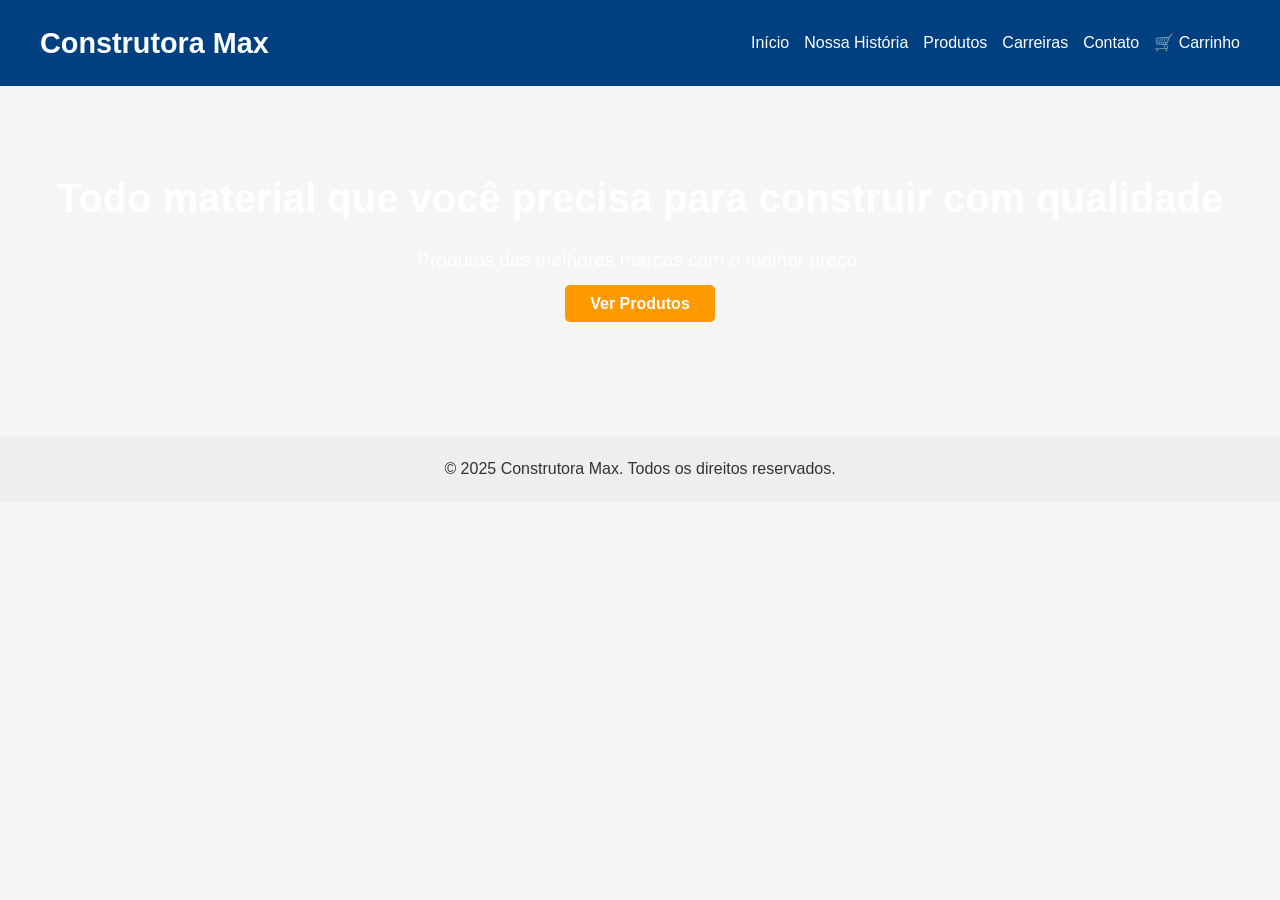
==== CasaMateriaisDeConstrucao/index.html @ a2701e28 "add arquivo" ====
<!DOCTYPE html>
<html lang="pt-BR">
<head>
  <meta charset="UTF-8" />
  <meta name="viewport" content="width=device-width, initial-scale=1.0"/>
  <title>Construtora Max - Sua loja de materiais de construção</title>
  <link rel="stylesheet" href="style.css"/>
  <script src="script.js" defer></script>
</head>
<body>
  <header>
    <div class="logo">Construtora Max</div>
    <nav>
      <ul>
        <li><a href="index.html">Início</a></li>
        <li><a href="nossa-historia.html">Nossa História</a></li>
        <li><a href="produtos.html">Produtos</a></li>
        <li><a href="carreiras.html">Carreiras</a></li>
        <li><a href="contato.html">Contato</a></li>
        <li><a href="carrinho.html">🛒 Carrinho</a></li>
      </ul>
    </nav>
  </header>

  <section class="banner">
    <h1>Todo material que você precisa para construir com qualidade</h1>
    <p>Produtos das melhores marcas com o melhor preço.</p>
    <a href="produtos.html" class="btn">Ver Produtos</a>
  </section>

  <footer>
    <p>&copy; 2025 Construtora Max. Todos os direitos reservados.</p>
  </footer>
</body>
</html>
---- CasaMateriaisDeConstrucao/style.css ----
/* Reset e base */
* {
  margin: 0;
  padding: 0;
  box-sizing: border-box;
}
body {
  font-family: 'Segoe UI', sans-serif;
  background-color: #f5f5f5;
  color: #333;
  line-height: 1.6;
}

/* Cabeçalho */
header {
  background-color: #004080;
  color: white;
  padding: 20px 40px;
  display: flex;
  justify-content: space-between;
  align-items: center;
}
header .logo {
  font-size: 1.8rem;
  font-weight: bold;
}
header nav ul {
  list-style: none;
  display: flex;
  gap: 15px;
}
header nav ul li a {
  color: white;
  text-decoration: none;
  font-weight: 500;
}
header nav ul li a:hover {
  text-decoration: underline;
}

/* Banner */
.banner {
  background: url('https://source.unsplash.com/1600x400/?construction,materials') no-repeat center center;
  background-size: cover;
  color: white;
  text-align: center;
  padding: 80px 20px;
}
.banner h1 {
  font-size: 2.5rem;
}
.banner p {
  font-size: 1.2rem;
  margin: 15px 0;
}
.btn {
  background-color: #ff9900;
  color: white;
  padding: 10px 25px;
  text-decoration: none;
  font-weight: bold;
  border-radius: 5px;
}
.btn:hover {
  background-color: #e68a00;
}

/* Seções padrão */
main, .container {
  padding: 30px 40px;
}
h2 {
  margin-bottom: 15px;
  font-size: 1.8rem;
}

/* Produtos */
.produto {
  border: 1px solid #ddd;
  border-radius: 8px;
  padding: 15px;
  background: white;
  width: 250px;
  margin: 10px;
  text-align: center;
}
.produto h3 {
  font-size: 1.2rem;
}
.produto p {
  margin: 10px 0;
}
.produtos-grid {
  display: flex;
  flex-wrap: wrap;
  gap: 20px;
}

/* Carrinho */
.carrinho-item {
  border-bottom: 1px solid #ccc;
  padding: 10px 0;
}
.carrinho-item:last-child {
  border-bottom: none;
}

/* Rodapé */
footer {
  background-color: #eee;
  padding: 20px;
  text-align: center;
  margin-top: 40px;
}
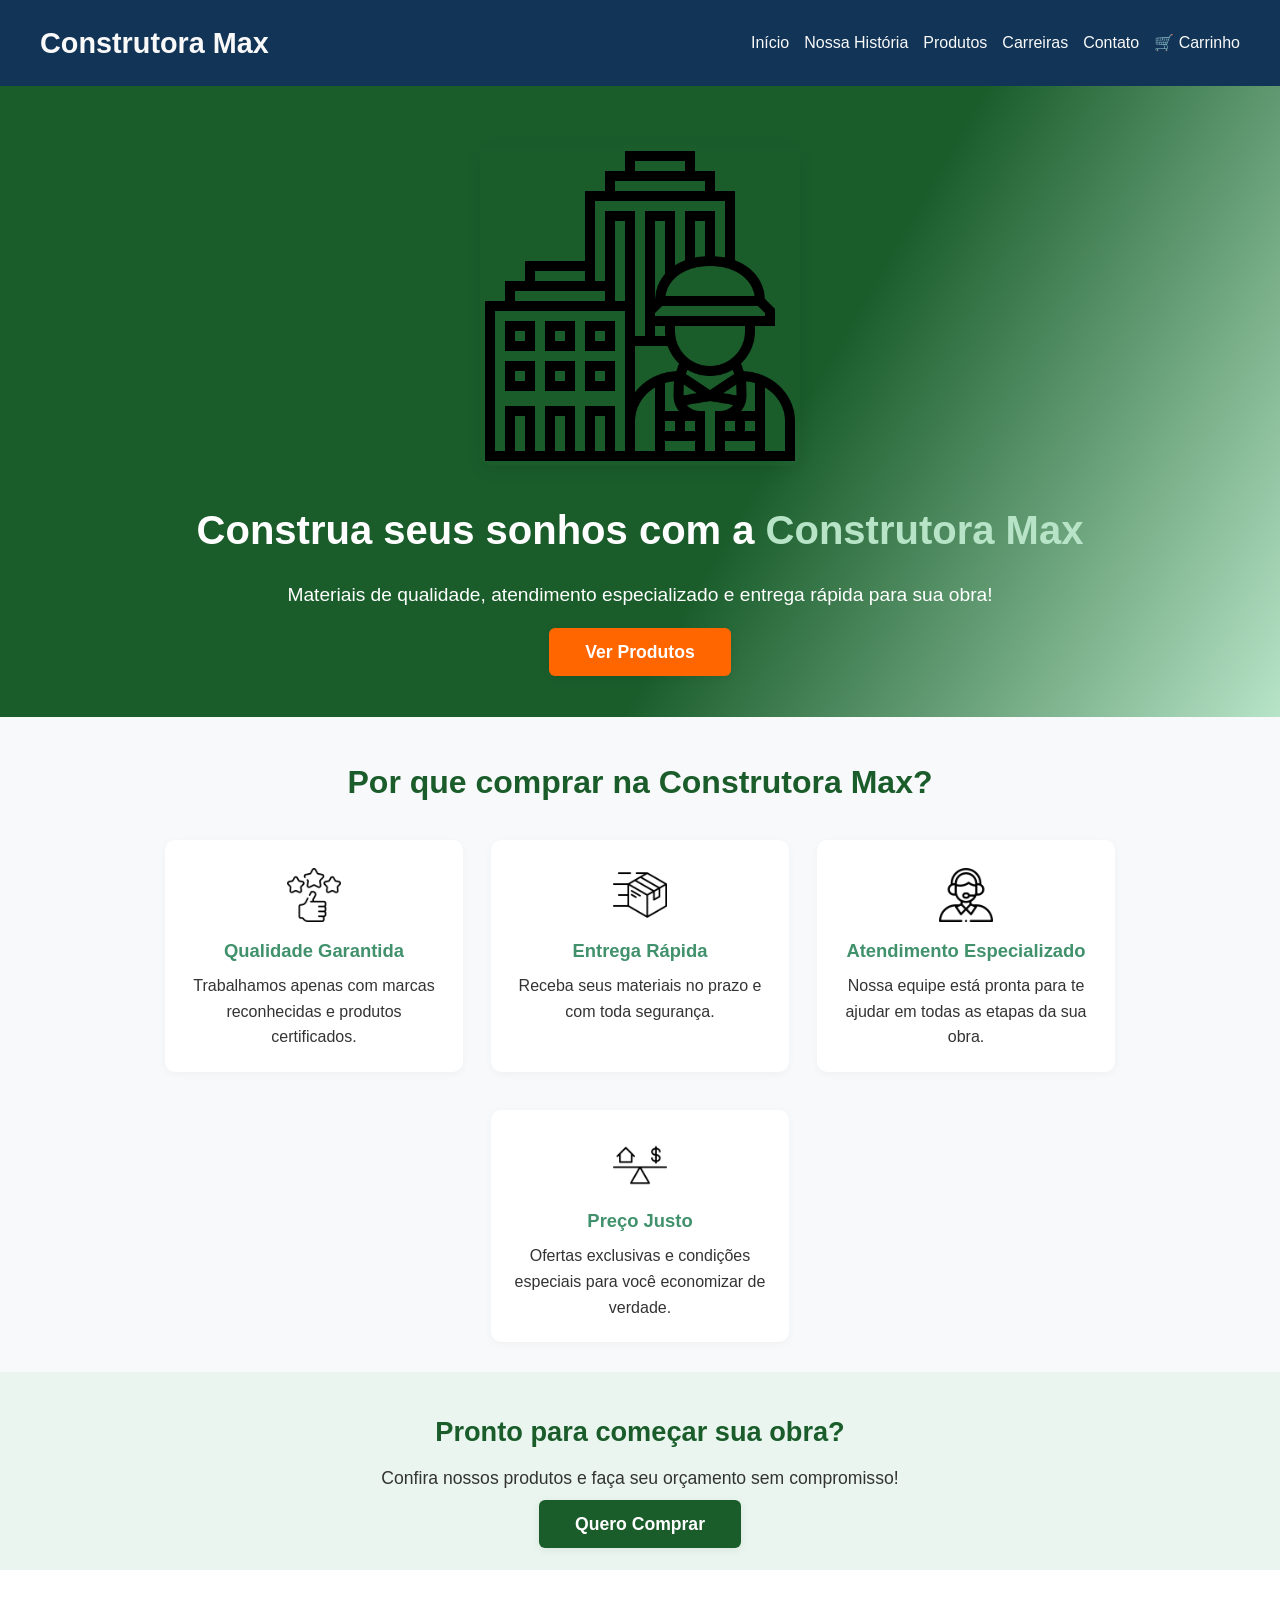
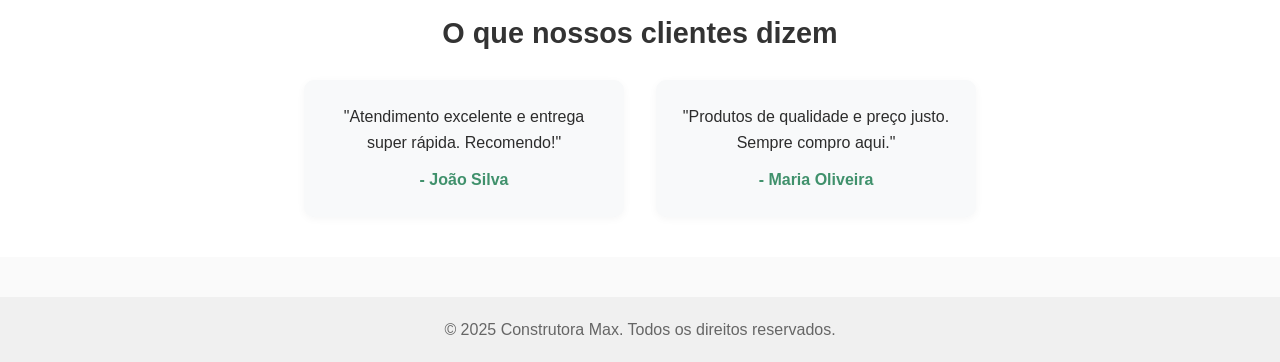
==== commit ecfd3e83: "atualizado" ====
--- a/CasaMateriaisDeConstrucao/index.html
+++ b/CasaMateriaisDeConstrucao/index.html
@@ -23,9 +23,58 @@
   </header>
 
   <section class="banner">
-    <h1>Todo material que você precisa para construir com qualidade</h1>
-    <p>Produtos das melhores marcas com o melhor preço.</p>
-    <a href="produtos.html" class="btn">Ver Produtos</a>
+    <div class="banner-content">
+      <img src="imagens/arquitetura.png" alt="Equipe Construtora Max" class="banner-img"/>
+      <h1>Construa seus sonhos com a <span>Construtora Max</span></h1>
+      <p>Materiais de qualidade, atendimento especializado e entrega rápida para sua obra!</p>
+      <a href="produtos.html" class="btn">Ver Produtos</a>
+    </div>
+  </section>
+
+  <section class="vantagens">
+    <h2>Por que comprar na Construtora Max?</h2>
+    <div class="vantagens-grid custom-vantagens-grid">
+      <div class="vantagem">
+        <img src="imagens/qualidade.png" alt="Qualidade" />
+        <h3>Qualidade Garantida</h3>
+        <p>Trabalhamos apenas com marcas reconhecidas e produtos certificados.</p>
+      </div>
+      <div class="vantagem">
+        <img src="imagens/entrega-rapida.png" alt="Entrega Rápida" />
+        <h3>Entrega Rápida</h3>
+        <p>Receba seus materiais no prazo e com toda segurança.</p>
+      </div>
+      <div class="vantagem">
+        <img src="imagens/servico-de-atendimento-ao-consumidor.png" alt="Atendimento" />
+        <h3>Atendimento Especializado</h3>
+        <p>Nossa equipe está pronta para te ajudar em todas as etapas da sua obra.</p>
+      </div>
+      <div class="vantagem preco-justo">
+        <img src="imagens/preco-justo.png" alt="Preço Justo" />
+        <h3>Preço Justo</h3>
+        <p>Ofertas exclusivas e condições especiais para você economizar de verdade.</p>
+      </div>
+    </div>
+  </section>
+
+  <section class="chamada">
+    <h2>Pronto para começar sua obra?</h2>
+    <p>Confira nossos produtos e faça seu orçamento sem compromisso!</p>
+    <a href="produtos.html" class="btn destaque">Quero Comprar</a>
+  </section>
+
+  <section class="depoimentos">
+    <h2>O que nossos clientes dizem</h2>
+    <div class="depoimentos-grid">
+      <div class="depoimento">
+        <p>"Atendimento excelente e entrega super rápida. Recomendo!"</p>
+        <span>- João Silva</span>
+      </div>
+      <div class="depoimento">
+        <p>"Produtos de qualidade e preço justo. Sempre compro aqui."</p>
+        <span>- Maria Oliveira</span>
+      </div>
+    </div>
   </section>
 
   <footer>
--- a/CasaMateriaisDeConstrucao/style.css
+++ b/CasaMateriaisDeConstrucao/style.css
@@ -6,15 +6,15 @@
 }
 body {
   font-family: 'Segoe UI', sans-serif;
-  background-color: #f5f5f5;
-  color: #333;
+  background-color: #fafafa;
+  color: #2c2c2c;
   line-height: 1.6;
 }
 
 /* Cabeçalho */
 header {
-  background-color: #004080;
-  color: white;
+  background-color: #123456; /* Sua cor principal */
+  color: #f9f9f9;
   padding: 20px 40px;
   display: flex;
   justify-content: space-between;
@@ -30,7 +30,7 @@
   gap: 15px;
 }
 header nav ul li a {
-  color: white;
+  color: #f9f9f9;
   text-decoration: none;
   font-weight: 500;
 }
@@ -40,29 +40,41 @@
 
 /* Banner */
 .banner {
-  background: url('https://source.unsplash.com/1600x400/?construction,materials') no-repeat center center;
-  background-size: cover;
-  color: white;
-  text-align: center;
-  padding: 80px 20px;
+  background: linear-gradient(120deg, #1a5d2b 60%, #b7e4c7 100%);
+  color: #fff;
+  padding: 60px 0 50px 0;
+  text-align: center;
 }
 .banner h1 {
   font-size: 2.5rem;
+  margin-bottom: 18px;
+}
+.banner h1 span {
+  color: #b7e4c7;
+  font-weight: bold;
 }
 .banner p {
   font-size: 1.2rem;
-  margin: 15px 0;
+  margin-bottom: 28px;
 }
 .btn {
-  background-color: #ff9900;
-  color: white;
-  padding: 10px 25px;
+  background: #ff6600; /* Cor do botão */
+  color: #fff;
+  padding: 14px 36px;
+  border: none;
+  border-radius: 6px;
+  font-size: 1.1rem;
+  font-weight: bold;
   text-decoration: none;
-  font-weight: bold;
-  border-radius: 5px;
-}
-.btn:hover {
-  background-color: #e68a00;
+  transition: background 0.2s;
+  box-shadow: 0 2px 8px rgba(0,0,0,0.07);
+}
+.btn:hover, .btn.destaque:hover {
+  background: #26734d;
+}
+.btn.destaque {
+  background: #1a5d2b;
+  margin-top: 10px;
 }
 
 /* Seções padrão */
@@ -72,33 +84,62 @@
 h2 {
   margin-bottom: 15px;
   font-size: 1.8rem;
+  color: #333;
 }
 
 /* Produtos */
 .produto {
-  border: 1px solid #ddd;
-  border-radius: 8px;
-  padding: 15px;
-  background: white;
-  width: 250px;
-  margin: 10px;
-  text-align: center;
+  display: flex;
+  flex-direction: column;
+  align-items: center;
+  background: #f9f9f9;
+  border-radius: 10px;
+  padding: 20px;
+  box-shadow: 0 2px 8px rgba(0,0,0,0.05);
+  margin-bottom: 20px;
 }
 .produto h3 {
   font-size: 1.2rem;
+  color: #222;
 }
 .produto p {
   margin: 10px 0;
+  color: #555;
 }
 .produtos-grid {
-  display: flex;
-  flex-wrap: wrap;
-  gap: 20px;
+  display: grid;
+  grid-template-columns: repeat(auto-fit, minmax(220px, 1fr));
+  gap: 24px;
+  margin-top: 24px;
+}
+.produto-img {
+  width: 120px;
+  height: 120px;
+  object-fit: cover;
+  border-radius: 8px;
+  margin-bottom: 10px;
+}
+
+/* Botão de comprar */
+.produto button {
+  background: #28a745;
+  color: #fff;
+  border: none;
+  border-radius: 5px;
+  padding: 10px 20px;
+  font-size: 1rem;
+  cursor: pointer;
+  transition: background 0.2s;
+  margin-top: 10px;
+}
+
+.produto button:hover {
+  background: #218838;
 }
 
 /* Carrinho */
 .carrinho-item {
-  border-bottom: 1px solid #ccc;
+  border-bottom: 1px solid #ddd;
   padding: 10px 0;
 }
 .carrinho-item:last-child {
@@ -107,8 +148,247 @@
 
 /* Rodapé */
 footer {
-  background-color: #eee;
+  background-color: #f0f0f0;
   padding: 20px;
   text-align: center;
   margin-top: 40px;
-}
+  color: #666;
+}
+
+/* Seções principais */
+.sobre-empresa, .vagas, .envio-curriculo {
+  background: #f8f9fa;
+  border-radius: 10px;
+  padding: 24px 32px;
+  margin-bottom: 32px;
+  box-shadow: 0 2px 8px rgba(0,0,0,0.04);
+}
+
+/* Títulos das seções */
+.sobre-empresa h3, .vagas h3, .envio-curriculo h3 {
+  color: #1a5d2b;
+  margin-bottom: 12px;
+  font-size: 1.4rem;
+}
+
+/* Parágrafos */
+.sobre-empresa p, .vagas p, .envio-curriculo p {
+  color: #333;
+  line-height: 1.7;
+  margin-bottom: 10px;
+}
+
+/* Lista de vagas */
+.vagas ul {
+  margin-top: 12px;
+  padding-left: 20px;
+}
+
+.vagas li {
+  margin-bottom: 6px;
+  color: #2d6a4f;
+  font-weight: 500;
+}
+
+/* Formulário de currículo */
+.form-curriculo {
+  display: flex;
+  flex-direction: column;
+  gap: 12px;
+  margin-top: 16px;
+}
+
+.form-curriculo label {
+  font-weight: 500;
+  color: #1a5d2b;
+}
+
+.form-curriculo input,
+.form-curriculo textarea {
+  padding: 8px 10px;
+  border: 1px solid #b7e4c7;
+  border-radius: 5px;
+  font-size: 1rem;
+  background: #fff;
+  transition: border 0.2s;
+}
+
+.form-curriculo input:focus,
+.form-curriculo textarea:focus {
+  border: 1.5px solid #40916c;
+  outline: none;
+}
+
+.form-curriculo button {
+  background: #40916c;
+  color: #fff;
+  border: none;
+  border-radius: 5px;
+  padding: 10px 0;
+  font-size: 1.1rem;
+  font-weight: bold;
+  cursor: pointer;
+  margin-top: 8px;
+  transition: background 0.2s;
+}
+
+.form-curriculo button:hover {
+  background: #26734d;
+}
+
+/* Estilo para a seção da história */
+.historia-max {
+  background: #f8f9fa;
+  border-radius: 10px;
+  padding: 32px 28px;
+  box-shadow: 0 2px 8px rgba(0,0,0,0.04);
+  margin-bottom: 32px;
+}
+
+.historia-max h2 {
+  color: #1a5d2b;
+  margin-bottom: 18px;
+  font-size: 2rem;
+}
+
+.historia-max p {
+  color: #333;
+  line-height: 1.7;
+  margin-bottom: 14px;
+  font-size: 1.08rem;
+}
+
+.historia-max ul {
+  margin: 10px 0 10px 20px;
+  padding-left: 0;
+}
+
+.historia-max li {
+  color: #2d6a4f;
+  font-weight: 500;
+  margin-bottom: 6px;
+}
+
+/* Vantagens */
+.vantagens {
+  background: #f8f9fa;
+  padding: 40px 0 30px 0;
+  text-align: center;
+}
+.vantagens h2 {
+  color: #1a5d2b;
+  margin-bottom: 32px;
+  font-size: 2rem;
+}
+.vantagens-grid {
+  display: grid;
+  grid-template-columns: repeat(auto-fit, minmax(220px, 1fr));
+  gap: 28px;
+  max-width: 950px;
+  margin: 0 auto;
+}
+.vantagem {
+  background: #fff;
+  border-radius: 10px;
+  padding: 28px 18px 22px 18px;
+  box-shadow: 0 2px 8px rgba(0,0,0,0.04);
+  display: flex;
+  flex-direction: column;
+  align-items: center;
+}
+.vantagem img {
+  width: 54px;
+  height: 54px;
+  margin-bottom: 14px;
+}
+.vantagem h3 {
+  color: #40916c;
+  margin-bottom: 8px;
+  font-size: 1.15rem;
+}
+.vantagem p {
+  color: #333;
+  font-size: 1rem;
+}
+
+/* Chamada final */
+.chamada {
+  background: #e9f5ee;
+  text-align: center;
+  padding: 38px 0 32px 0;
+}
+.chamada h2 {
+  color: #1a5d2b;
+  font-size: 1.7rem;
+  margin-bottom: 10px;
+}
+.chamada p {
+  color: #333;
+  font-size: 1.1rem;
+  margin-bottom: 18px;
+}
+
+/* Depoimentos */
+.depoimentos {
+  background: #fff;
+  padding: 40px 0;
+  text-align: center;
+}
+.depoimentos-grid {
+  display: flex;
+  justify-content: center;
+  gap: 32px;
+  margin-top: 24px;
+  flex-wrap: wrap;
+}
+.depoimento {
+  background: #f8f9fa;
+  border-radius: 10px;
+  padding: 24px 18px;
+  max-width: 320px;
+  box-shadow: 0 2px 8px rgba(0,0,0,0.04);
+}
+.depoimento span {
+  display: block;
+  margin-top: 12px;
+  color: #40916c;
+  font-weight: bold;
+}
+
+/* Grid de vantagens customizado */
+.custom-vantagens-grid {
+  display: grid;
+  grid-template-columns: repeat(3, 1fr);
+  gap: 28px;
+  max-width: 950px;
+  margin: 0 auto;
+  position: relative;
+}
+.custom-vantagens-grid .preco-justo {
+  grid-column: 2 / 3;
+  margin-top: 10px;
+}
+@media (max-width: 900px) {
+  .custom-vantagens-grid {
+    grid-template-columns: 1fr;
+  }
+  .custom-vantagens-grid .preco-justo {
+    grid-column: auto;
+    margin-top: 0;
+  }
+}
+
+/* Responsividade */
+@media (max-width: 700px) {
+  .banner-content h1 { font-size: 1.5rem; }
+  .vantagens-grid { grid-template-columns: 1fr; }
+  .vantagem { padding: 18px 8px; }
+}
+
+.banner-img {
+  max-width: 320px;
+  width: 90%;
+  border-radius: 12px;
+  margin-bottom: 24px;
+  box-shadow: 0 4px 16px rgba(0,0,0,0.08);
+}
